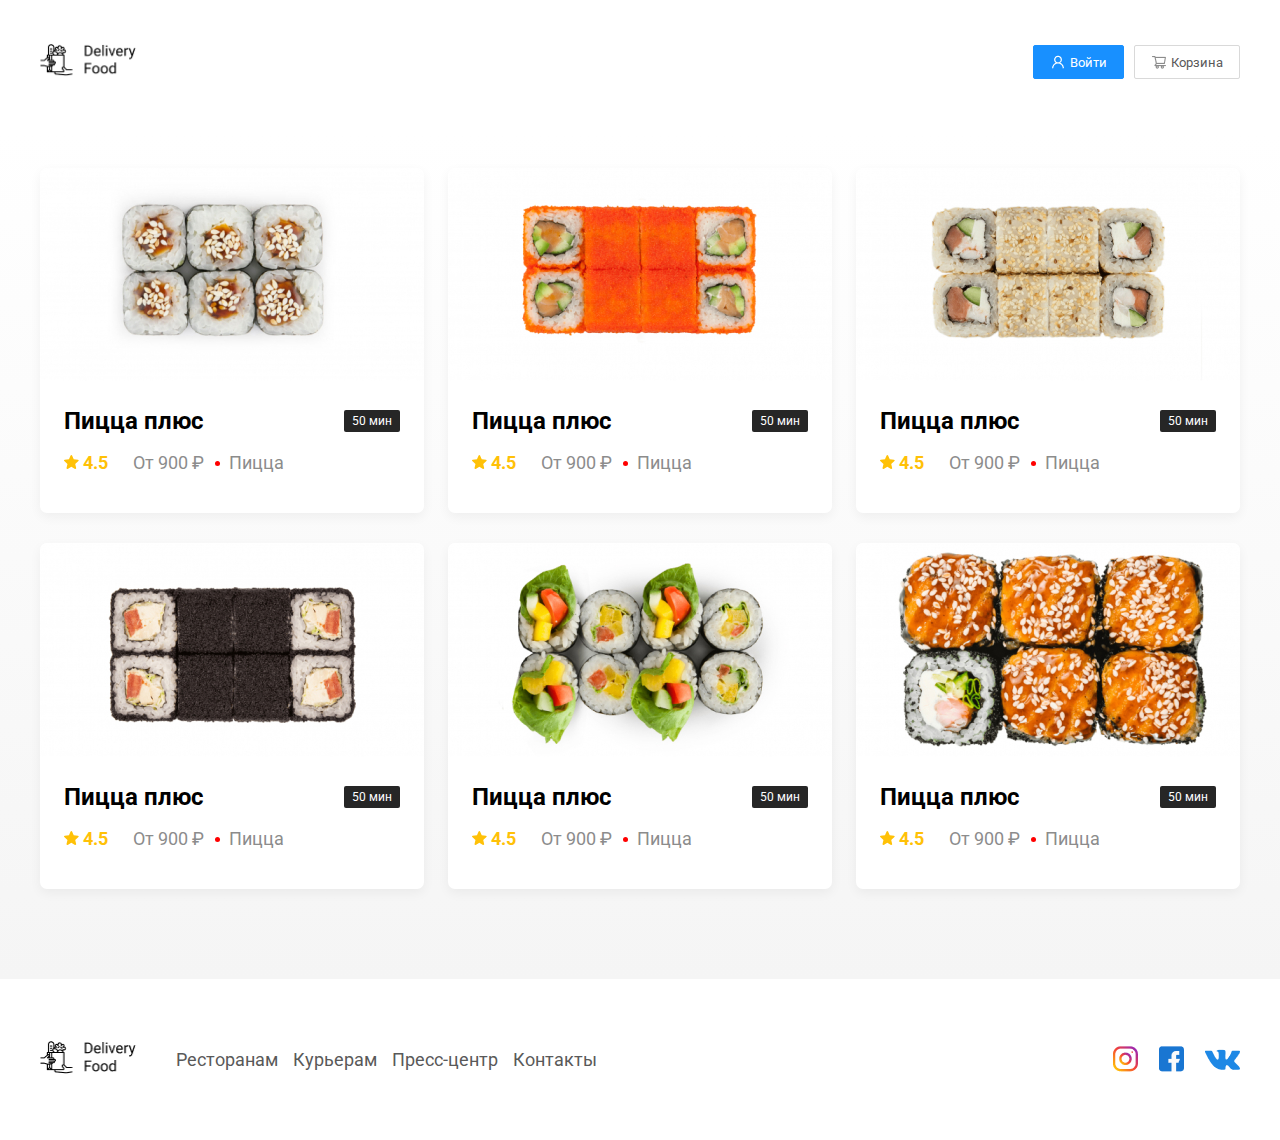
==== goods.html @ 3eeaf7e0 "добавляет главную страницу" ====
<!DOCTYPE html>
<html lang="ru">
  <head>
    <meta charset="UTF-8" />
    <meta name="viewport" content="width=device-width, initial-scale=1.0" />
    <link rel="preconnect" href="https://fonts.googleapis.com" />
    <link rel="preconnect" href="https://fonts.gstatic.com" crossorigin />
    <link
      href="https://fonts.googleapis.com/css2?family=Roboto:wght@400;700&display=swap"
      rel="stylesheet"
    />
    <link rel="stylesheet" href="style.css" />
    <title>Delivery Food</title>
  </head>
  <body>
    <div class="page-wrapper">
      <header class="header">
        <div class="container">
          <div class="header-box">
            <div class="header-logo logo">
              <img src="./images/logo.png" alt="logo" />
            </div>
            <div class="header-controls">
              <button class="btn btn-primary">
                <img src="./images/icons/user.png" alt="user" />
                Войти
              </button>
              <button class="btn btn-outline">
                <img src="./images/icons/shopping-cart.png" alt="user" />
                Корзина
              </button>
            </div>
          </div>
        </div>
      </header>

      <main class="main">
        <section class="products">
          <div class="container">
            
            <div class="products-wrapper">
              <div class="products-card">
                <div class="products-card__image">
                  <img src="./images/goods/goods-1.jpg" alt="goods-1" />
                </div>
                <div class="products-card__description">
                  <div class="products-card__description-row">
                    <h4 class="products-card__description--title">
                      Пицца плюс
                    </h4>
                    <div class="products-card__description--badge">50 мин</div>
                  </div>
                  <div class="products-card__description-row">
                    <div class="products-card__description-info">
                      <div class="products-card__description-info--raiting">
                        <img src="./images/icons/star.svg" alt="star" />
                        4.5
                      </div>
                      <div class="products-card__description-info--price">
                        От 900 ₽
                      </div>
                      <div class="products-card__description-info--group">
                        Пицца
                      </div>
                    </div>
                  </div>
                </div>
              </div>
              <div class="products-card">
                <div class="products-card__image">
                  <img src="./images/goods/goods-2.jpg" alt="goods-2" />
                </div>
                <div class="products-card__description">
                    <div class="products-card__description-row">
                        <h4 class="products-card__description--title">
                          Пицца плюс
                        </h4>
                        <div class="products-card__description--badge">50 мин</div>
                      </div>
                      <div class="products-card__description-row">
                        <div class="products-card__description-info">
                          <div class="products-card__description-info--raiting">
                            <img src="./images/icons/star.svg" alt="star" />
                            4.5
                          </div>
                          <div class="products-card__description-info--price">
                            От 900 ₽
                          </div>
                          <div class="products-card__description-info--group">
                            Пицца
                          </div>
                        </div>
                      </div>
                </div>
              </div>
              <div class="products-card">
                <div class="products-card__image">
                  <img src="./images/goods/goods-3.jpg" alt="goods-3" />
                </div>
                <div class="products-card__description">
                    <div class="products-card__description-row">
                        <h4 class="products-card__description--title">
                          Пицца плюс
                        </h4>
                        <div class="products-card__description--badge">50 мин</div>
                      </div>
                      <div class="products-card__description-row">
                        <div class="products-card__description-info">
                          <div class="products-card__description-info--raiting">
                            <img src="./images/icons/star.svg" alt="star" />
                            4.5
                          </div>
                          <div class="products-card__description-info--price">
                            От 900 ₽
                          </div>
                          <div class="products-card__description-info--group">
                            Пицца
                          </div>
                        </div>
                      </div>
                </div>
              </div>
              <div class="products-card">
                <div class="products-card__image">
                  <img src="./images/goods/goods-4.jpg" alt="goods-4" />
                </div>
                <div class="products-card__description">
                    <div class="products-card__description-row">
                        <h4 class="products-card__description--title">
                          Пицца плюс
                        </h4>
                        <div class="products-card__description--badge">50 мин</div>
                      </div>
                      <div class="products-card__description-row">
                        <div class="products-card__description-info">
                          <div class="products-card__description-info--raiting">
                            <img src="./images/icons/star.svg" alt="star" />
                            4.5
                          </div>
                          <div class="products-card__description-info--price">
                            От 900 ₽
                          </div>
                          <div class="products-card__description-info--group">
                            Пицца
                          </div>
                        </div>
                      </div>
                </div>
              </div>
              <div class="products-card">
                <div class="products-card__image">
                  <img src="./images/goods/goods-5.jpg" alt="goods-5" />
                </div>
                <div class="products-card__description">
                    <div class="products-card__description-row">
                        <h4 class="products-card__description--title">
                          Пицца плюс
                        </h4>
                        <div class="products-card__description--badge">50 мин</div>
                      </div>
                      <div class="products-card__description-row">
                        <div class="products-card__description-info">
                          <div class="products-card__description-info--raiting">
                            <img src="./images/icons/star.svg" alt="star" />
                            4.5
                          </div>
                          <div class="products-card__description-info--price">
                            От 900 ₽
                          </div>
                          <div class="products-card__description-info--group">
                            Пицца
                          </div>
                        </div>
                      </div>
                </div>
              </div>
              <div class="products-card">
                <div class="products-card__image">
                  <img src="./images/goods/goods-6.jpg" alt="goods-6" />
                </div>
                <div class="products-card__description">
                    <div class="products-card__description-row">
                        <h4 class="products-card__description--title">
                          Пицца плюс
                        </h4>
                        <div class="products-card__description--badge">50 мин</div>
                      </div>
                      <div class="products-card__description-row">
                        <div class="products-card__description-info">
                          <div class="products-card__description-info--raiting">
                            <img src="./images/icons/star.svg" alt="star" />
                            4.5
                          </div>
                          <div class="products-card__description-info--price">
                            От 900 ₽
                          </div>
                          <div class="products-card__description-info--group">
                            Пицца
                          </div>
                        </div>
                      </div>
                </div>
              </div>
            </div>
          </div>
        </section>
      </main>

      <footer class="footer">
        <div class="container">
          <div class="footer-box">
            <div class="footer-logo logo">
              <img src="./images/logo.png" alt="logo" />
            </div>
            <div class="footer-nav">
              <ul>
                <li>Ресторанам</li>
                <li>Курьерам</li>
                <li>Пресс-центр</li>
                <li>Контакты</li>
              </ul>
            </div>
            <div class="footer-social">
              <img src="./images/social/INST.png" alt="INST" />
              <img src="./images/social/FB.png" alt="FB" />
              <img src="./images/social/VK.png" alt="VK" />
            </div>
          </div>
        </div>
      </footer>
    </div>
  </body>
</html>
---- style.css ----
* {
  box-sizing: border-box;
  font-family: Roboto;
  font-style: normal;
  line-height: normal;
}

body {
  margin: 0;
  padding: 0;
}

main {
  flex-grow: 1;
  background: linear-gradient(
    180deg,
    rgba(245, 245, 245, 0) 1.04%,
    #f5f5f5 100%
  );
}

.page-wrapper {
  display: flex;
  flex-direction: column;
  min-height: 100vh;
}

.container {
  width: 100%;
  height: 100%;
  max-width: 1230px;
  margin: 0 auto;
  padding-left: 15px;
  padding-right: 15px;
}

.btn {
  display: flex;
  padding: 8px 16px;
  align-items: center;
  gap: 4px;
  outline: none;
}

.btn-primary {
  border-radius: 2px;
  background: #1890ff;
  border: 1px solid #1890ff;
  color: #fff;
}

.btn-outline {
  border-radius: 2px;
  border: 1px solid #d9d9d9;
  background: #fff;
  box-shadow: 0px 0px 2px 0px rgba(0, 0, 0, 0);
  color: #595959;
}

.logo {
  max-width: 100px;
}

.logo img {
  width: 100%;
}

.header {
  min-height: 124px;
  display: flex;
  align-items: center;
}

.header-box {
  height: 100%;
  display: flex;
  align-items: center;
  justify-content: space-between;
}

.header-controls {
  display: flex;
  align-items: center;
  justify-content: flex-end;
  gap: 10px;
}

.footer {
  min-height: 156px;
  display: flex;
  align-items: center;
  padding: 60px 0;
}

.footer-box {
  height: 100%;
  display: flex;
  align-items: center;
  justify-content: space-between;
  gap: 36px;
  flex-wrap: wrap;
}

.footer-nav {
  flex-grow: 1;
}

.footer-nav ul {
  display: flex;
  align-items: center;
  list-style: none;
  padding: 0;
  margin: 0;
  gap: 15px;
  flex-wrap: wrap;
}

.footer-nav ul li {
  color: #595959;
  font-size: 18px;
  font-weight: 400;
}

.footer-social {
  display: flex;
  align-items: center;
  justify-content: flex-end;
  gap: 20px;
}

.banner {
  margin-bottom: 56px;
}

.banner-item {
  background-image: url(./images/banners/banner-img.png);
  background-repeat: no-repeat;
  background-size: contain;
  padding: 68px;
  border-radius: 10px;
  background-position: center right;
  background-color: #fff1b8;
}

.banner-item--title {
  color: #302c34;
  font-size: 39px;
  font-weight: 700;
  max-width: 50%;
  margin-top: 0;
  margin-bottom: 15px;
}

.banner-item--subtitle {
  color: #302c34;
  font-size: 24px;
  font-weight: 400;
  max-width: 50%;
  margin: 0;
}

.products-header {
  display: flex;
  align-items: center;
  justify-content: space-between;
  flex-wrap: wrap;
  gap: 24px;
}

.products-header--title {
  color: #000;
  font-size: 36px;
  font-weight: 700;
  margin: 0;
}
.products-header--search {
  border-radius: 2px;
  border: 1px solid #d9d9d9;
  background: #fff;
  min-width: 306px;
  height: 34px;
  flex-shrink: 0;
  padding: 5px 12px;
}

.products-header--search:focus {
  outline: none;
  border: 1px solid #d9d9d9;
}

.products-header--search::placeholder {
  color: #bfbfbf;
  font-size: 16px;
  font-weight: 400;
  line-height: 24px;
}

.products-wrapper {
  margin-top: 44px;
  margin-bottom: 90px;
  display: flex;
  flex-wrap: wrap;
  column-gap: 24px;
  row-gap: 30px;
}

.products-card {
  width: calc((100% - 48px) / 3);
  border-radius: 7px;
  background: #fff;
  box-shadow: 0px 4px 12px 0px rgba(0, 0, 0, 0.05);
  overflow: hidden;
}

.products-card__image {
  width: 100%;
}

.products-card__image img {
  width: 100%;
}

.products-card__description {
  padding: 20px 24px 34px;
}

.products-card__description-row {
  display: flex;
  align-items: center;
  justify-content: space-between;
}

.products-card__description-row:not(:last-child) {
  margin-bottom: 10px;
}

.products-card__description--title {
  color: #000;
  font-size: 24px;
  font-weight: 700;
  line-height: 32px;
  margin: 0;
}

.products-card__description--badge {
  color: #fff;
  font-size: 12px;
  font-weight: 400;
  line-height: 20px;
  border-radius: 2px;
  background: #262626;
  padding: 1px 8px;
}

.products-card__description-info {
  display: flex;
  align-items: center;
  justify-content: flex-start;
  flex-wrap: wrap;
  row-gap: 25px;
  column-gap: 25px;
}

.products-card__description-info--raiting {
  color: #ffc107;
  font-size: 18px;
  font-weight: 700;
  line-height: 32px;
}

.products-card__description-info--price {
  color: #8c8c8c;
  font-size: 18px;
  font-weight: 400;
  line-height: 32px;
}

.products-card__description-info--group {
  color: #8c8c8c;
  font-size: 18px;
  font-weight: 400;
  line-height: 32px;
  position: relative;
}

.products-card__description-info--group::before {
  content: "";
  display: block;
  width: 5px;
  height: 5px;
  border-radius: 50%;
  background: red;
  position: absolute;
  left: -14px;
  top: 14px;
}

@media (max-width: 991px) {
  .banner-item{
background-image: none;
  }

  .banner-item--title {
    max-width: 100%;
  }

  .banner-item--subtitle {
    max-width: 100%;
  }

  .products-card {
    width: calc((100% - 24px) / 2);
  }
}

@media (max-width: 768px) {
  .products-card {
    width: 100%;
  }
}
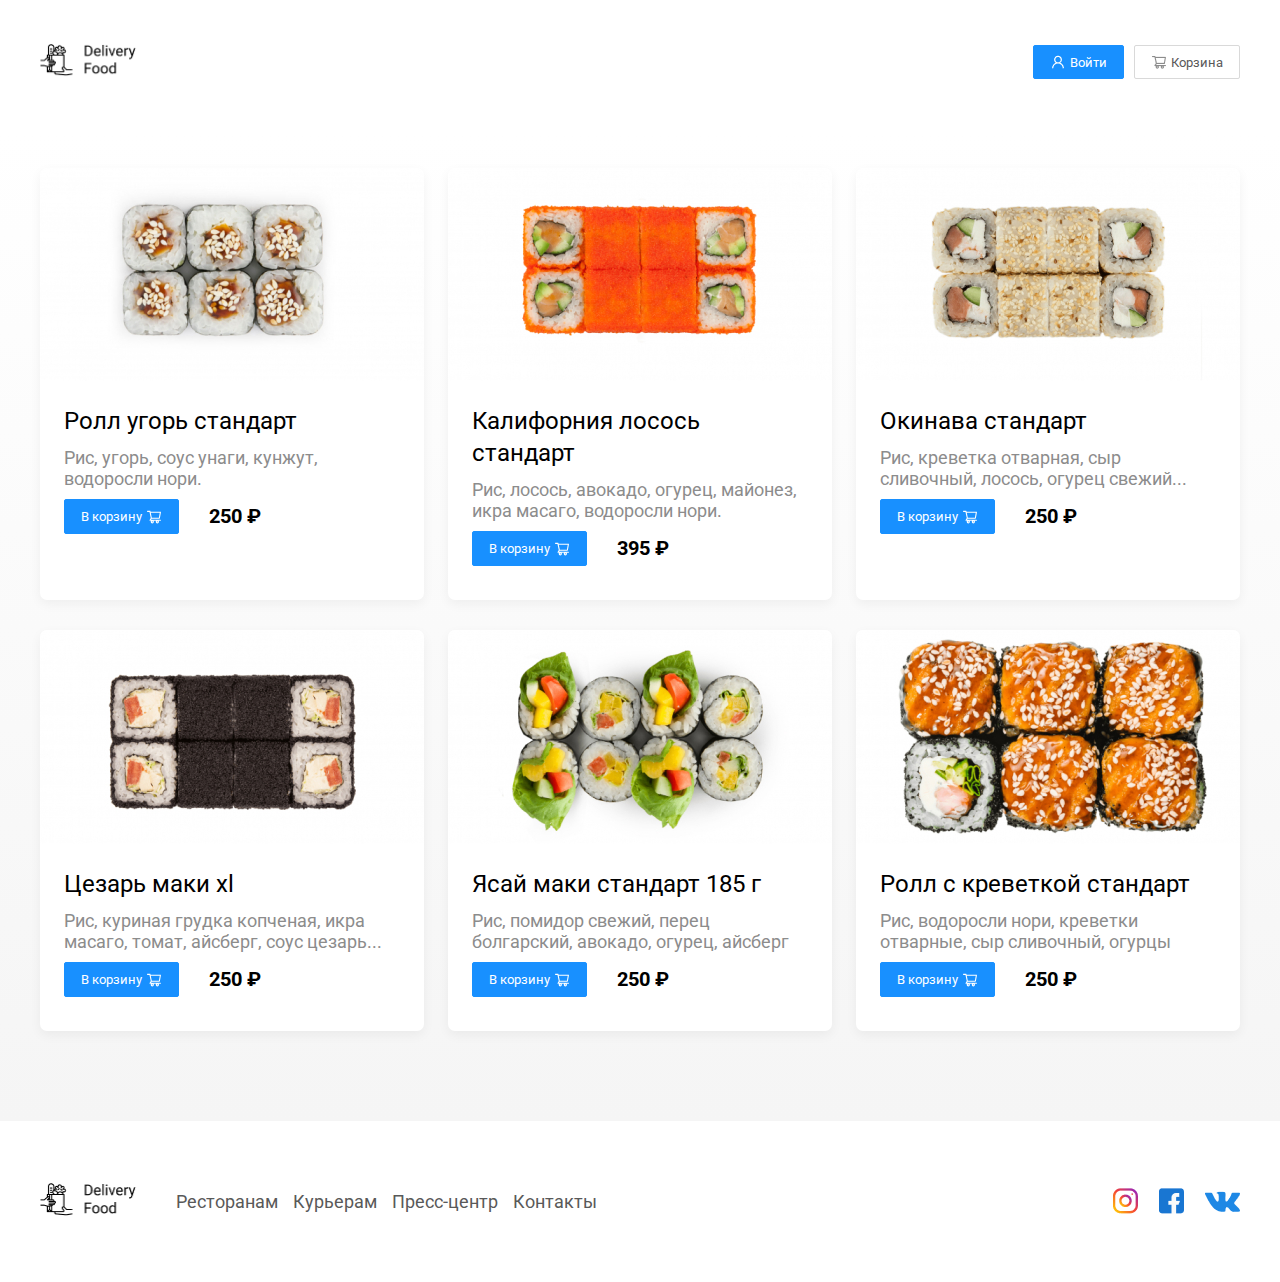
==== commit 69a84b44: "добавляет страницу товаров" ====
--- a/goods.html
+++ b/goods.html
@@ -37,7 +37,6 @@
       <main class="main">
         <section class="products">
           <div class="container">
-            
             <div class="products-wrapper">
               <div class="products-card">
                 <div class="products-card__image">
@@ -45,23 +44,27 @@
                 </div>
                 <div class="products-card__description">
                   <div class="products-card__description-row">
-                    <h4 class="products-card__description--title">
-                      Пицца плюс
-                    </h4>
-                    <div class="products-card__description--badge">50 мин</div>
-                  </div>
-                  <div class="products-card__description-row">
-                    <div class="products-card__description-info">
-                      <div class="products-card__description-info--raiting">
-                        <img src="./images/icons/star.svg" alt="star" />
-                        4.5
-                      </div>
-                      <div class="products-card__description-info--price">
-                        От 900 ₽
-                      </div>
-                      <div class="products-card__description-info--group">
-                        Пицца
-                      </div>
+                    <h5 class="products-card__description--name">
+                      Ролл угорь стандарт
+                    </h5>
+                  </div>
+                  <div class="products-card__description-row">
+                    <div class="products-card__description--text">
+                      Рис, угорь, соус унаги, кунжут, водоросли нори.
+                    </div>
+                  </div>
+                  <div class="products-card__description-row">
+                    <div class="products-card__description-controls">
+                      <button class="btn btn-primary">
+                        В корзину
+                        <img
+                          src="./images/icons/shopping-cart-white.svg"
+                          alt="shopping-cart"
+                        />
+                      </button>
+                      <span class="products-card__description-controls--price"
+                        >250 ₽</span
+                      >
                     </div>
                   </div>
                 </div>
@@ -71,26 +74,30 @@
                   <img src="./images/goods/goods-2.jpg" alt="goods-2" />
                 </div>
                 <div class="products-card__description">
-                    <div class="products-card__description-row">
-                        <h4 class="products-card__description--title">
-                          Пицца плюс
-                        </h4>
-                        <div class="products-card__description--badge">50 мин</div>
-                      </div>
-                      <div class="products-card__description-row">
-                        <div class="products-card__description-info">
-                          <div class="products-card__description-info--raiting">
-                            <img src="./images/icons/star.svg" alt="star" />
-                            4.5
-                          </div>
-                          <div class="products-card__description-info--price">
-                            От 900 ₽
-                          </div>
-                          <div class="products-card__description-info--group">
-                            Пицца
-                          </div>
-                        </div>
-                      </div>
+                  <div class="products-card__description-row">
+                    <h5 class="products-card__description--name">
+                      Калифорния лосось стандарт
+                    </h5>
+                  </div>
+                  <div class="products-card__description-row">
+                    <div class="products-card__description--text">
+                      Рис, лосось, авокадо, огурец, майонез, икра масаго, водоросли нори.
+                    </div>
+                  </div>
+                  <div class="products-card__description-row">
+                    <div class="products-card__description-controls">
+                      <button class="btn btn-primary">
+                        В корзину
+                        <img
+                          src="./images/icons/shopping-cart-white.svg"
+                          alt="shopping-cart"
+                        />
+                      </button>
+                      <span class="products-card__description-controls--price"
+                        >395 ₽</span
+                      >
+                    </div>
+                  </div>
                 </div>
               </div>
               <div class="products-card">
@@ -98,26 +105,30 @@
                   <img src="./images/goods/goods-3.jpg" alt="goods-3" />
                 </div>
                 <div class="products-card__description">
-                    <div class="products-card__description-row">
-                        <h4 class="products-card__description--title">
-                          Пицца плюс
-                        </h4>
-                        <div class="products-card__description--badge">50 мин</div>
-                      </div>
-                      <div class="products-card__description-row">
-                        <div class="products-card__description-info">
-                          <div class="products-card__description-info--raiting">
-                            <img src="./images/icons/star.svg" alt="star" />
-                            4.5
-                          </div>
-                          <div class="products-card__description-info--price">
-                            От 900 ₽
-                          </div>
-                          <div class="products-card__description-info--group">
-                            Пицца
-                          </div>
-                        </div>
-                      </div>
+                  <div class="products-card__description-row">
+                    <h5 class="products-card__description--name">
+                      Окинава стандарт
+                    </h5>
+                  </div>
+                  <div class="products-card__description-row">
+                    <div class="products-card__description--text">
+                      Рис, креветка отварная, сыр сливочный, лосось, огурец свежий...
+                    </div>
+                  </div>
+                  <div class="products-card__description-row">
+                    <div class="products-card__description-controls">
+                      <button class="btn btn-primary">
+                        В корзину
+                        <img
+                          src="./images/icons/shopping-cart-white.svg"
+                          alt="shopping-cart"
+                        />
+                      </button>
+                      <span class="products-card__description-controls--price"
+                        >250 ₽</span
+                      >
+                    </div>
+                  </div>
                 </div>
               </div>
               <div class="products-card">
@@ -125,26 +136,30 @@
                   <img src="./images/goods/goods-4.jpg" alt="goods-4" />
                 </div>
                 <div class="products-card__description">
-                    <div class="products-card__description-row">
-                        <h4 class="products-card__description--title">
-                          Пицца плюс
-                        </h4>
-                        <div class="products-card__description--badge">50 мин</div>
-                      </div>
-                      <div class="products-card__description-row">
-                        <div class="products-card__description-info">
-                          <div class="products-card__description-info--raiting">
-                            <img src="./images/icons/star.svg" alt="star" />
-                            4.5
-                          </div>
-                          <div class="products-card__description-info--price">
-                            От 900 ₽
-                          </div>
-                          <div class="products-card__description-info--group">
-                            Пицца
-                          </div>
-                        </div>
-                      </div>
+                  <div class="products-card__description-row">
+                    <h5 class="products-card__description--name">
+                      Цезарь маки хl
+                    </h5>
+                  </div>
+                  <div class="products-card__description-row">
+                    <div class="products-card__description--text">
+                      Рис, куриная грудка копченая, икра масаго, томат, айсберг, соус цезарь...
+                    </div>
+                  </div>
+                  <div class="products-card__description-row">
+                    <div class="products-card__description-controls">
+                      <button class="btn btn-primary">
+                        В корзину
+                        <img
+                          src="./images/icons/shopping-cart-white.svg"
+                          alt="shopping-cart"
+                        />
+                      </button>
+                      <span class="products-card__description-controls--price"
+                        >250 ₽</span
+                      >
+                    </div>
+                  </div>
                 </div>
               </div>
               <div class="products-card">
@@ -152,26 +167,30 @@
                   <img src="./images/goods/goods-5.jpg" alt="goods-5" />
                 </div>
                 <div class="products-card__description">
-                    <div class="products-card__description-row">
-                        <h4 class="products-card__description--title">
-                          Пицца плюс
-                        </h4>
-                        <div class="products-card__description--badge">50 мин</div>
-                      </div>
-                      <div class="products-card__description-row">
-                        <div class="products-card__description-info">
-                          <div class="products-card__description-info--raiting">
-                            <img src="./images/icons/star.svg" alt="star" />
-                            4.5
-                          </div>
-                          <div class="products-card__description-info--price">
-                            От 900 ₽
-                          </div>
-                          <div class="products-card__description-info--group">
-                            Пицца
-                          </div>
-                        </div>
-                      </div>
+                  <div class="products-card__description-row">
+                    <h5 class="products-card__description--name">
+                      Ясай маки стандарт 185 г
+                    </h5>
+                  </div>
+                  <div class="products-card__description-row">
+                    <div class="products-card__description--text">
+                      Рис, помидор свежий, перец болгарский, авокадо, огурец, айсберг
+                    </div>
+                  </div>
+                  <div class="products-card__description-row">
+                    <div class="products-card__description-controls">
+                      <button class="btn btn-primary">
+                        В корзину
+                        <img
+                          src="./images/icons/shopping-cart-white.svg"
+                          alt="shopping-cart"
+                        />
+                      </button>
+                      <span class="products-card__description-controls--price"
+                        >250 ₽</span
+                      >
+                    </div>
+                  </div>
                 </div>
               </div>
               <div class="products-card">
@@ -179,26 +198,30 @@
                   <img src="./images/goods/goods-6.jpg" alt="goods-6" />
                 </div>
                 <div class="products-card__description">
-                    <div class="products-card__description-row">
-                        <h4 class="products-card__description--title">
-                          Пицца плюс
-                        </h4>
-                        <div class="products-card__description--badge">50 мин</div>
-                      </div>
-                      <div class="products-card__description-row">
-                        <div class="products-card__description-info">
-                          <div class="products-card__description-info--raiting">
-                            <img src="./images/icons/star.svg" alt="star" />
-                            4.5
-                          </div>
-                          <div class="products-card__description-info--price">
-                            От 900 ₽
-                          </div>
-                          <div class="products-card__description-info--group">
-                            Пицца
-                          </div>
-                        </div>
-                      </div>
+                  <div class="products-card__description-row">
+                    <h5 class="products-card__description--name">
+                      Ролл с креветкой стандарт
+                    </h5>
+                  </div>
+                  <div class="products-card__description-row">
+                    <div class="products-card__description--text">
+                      Рис, водоросли нори, креветки отварные, сыр сливочный, огурцы
+                    </div>
+                  </div>
+                  <div class="products-card__description-row">
+                    <div class="products-card__description-controls">
+                      <button class="btn btn-primary">
+                        В корзину
+                        <img
+                          src="./images/icons/shopping-cart-white.svg"
+                          alt="shopping-cart"
+                        />
+                      </button>
+                      <span class="products-card__description-controls--price"
+                        >250 ₽</span
+                      >
+                    </div>
+                  </div>
                 </div>
               </div>
             </div>
--- a/style.css
+++ b/style.css
@@ -295,9 +295,40 @@
   top: 14px;
 }
 
+.products-card__description--name {
+  margin: 0;
+  color: #000;
+  font-size: 24px;
+  font-weight: 400;
+  line-height: 32px;
+}
+
+.products-card__description--text {
+  margin: 0;
+  color: #8c8c8c;
+  font-size: 18px;
+  font-weight: 400;
+}
+
+.products-card__description-controls {
+  display: flex;
+  align-items: center;
+  justify-content: flex-start;
+  flex-wrap: wrap;
+  row-gap: 10px;
+  column-gap: 30px;
+}
+
+.products-card__description-controls--price {
+  color: #000;
+  font-size: 20px;
+  font-weight: 700;
+  line-height: 32px;
+}
+
 @media (max-width: 991px) {
-  .banner-item{
-background-image: none;
+  .banner-item {
+    background-image: none;
   }
 
   .banner-item--title {
